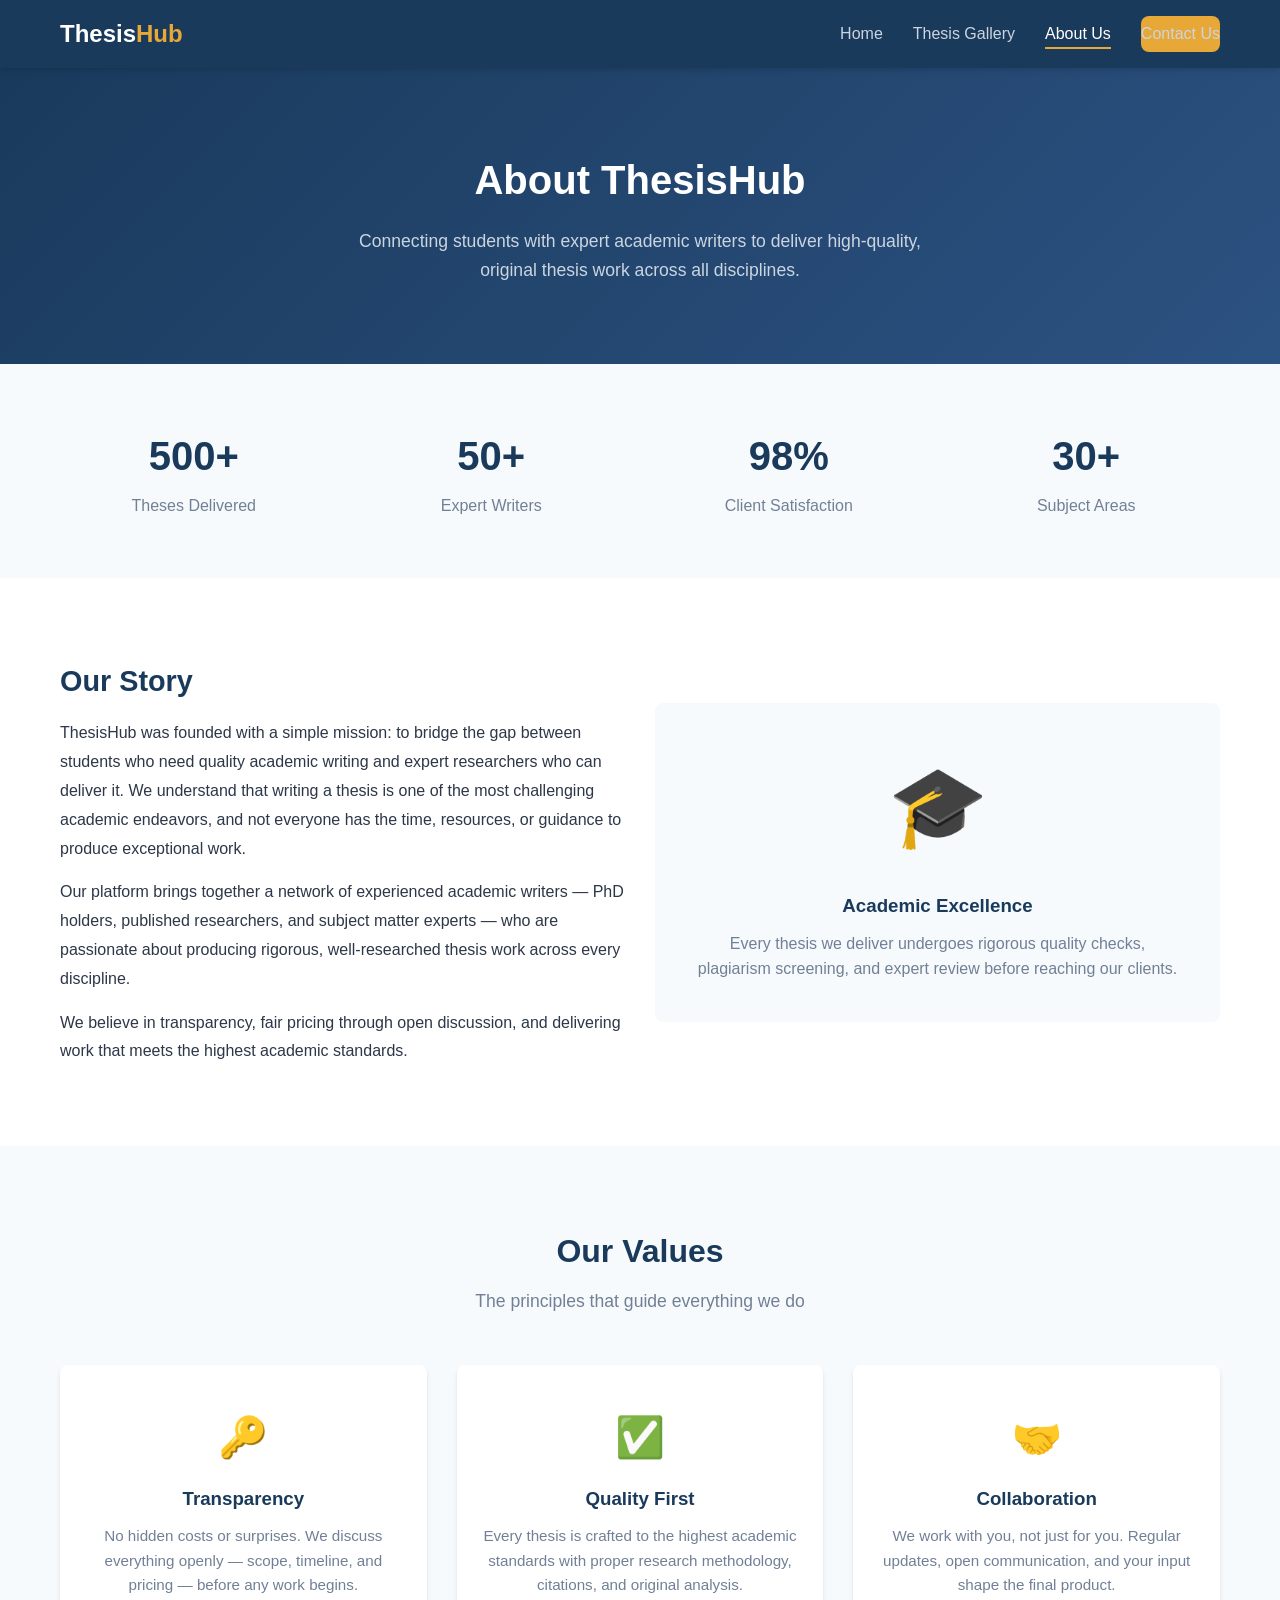
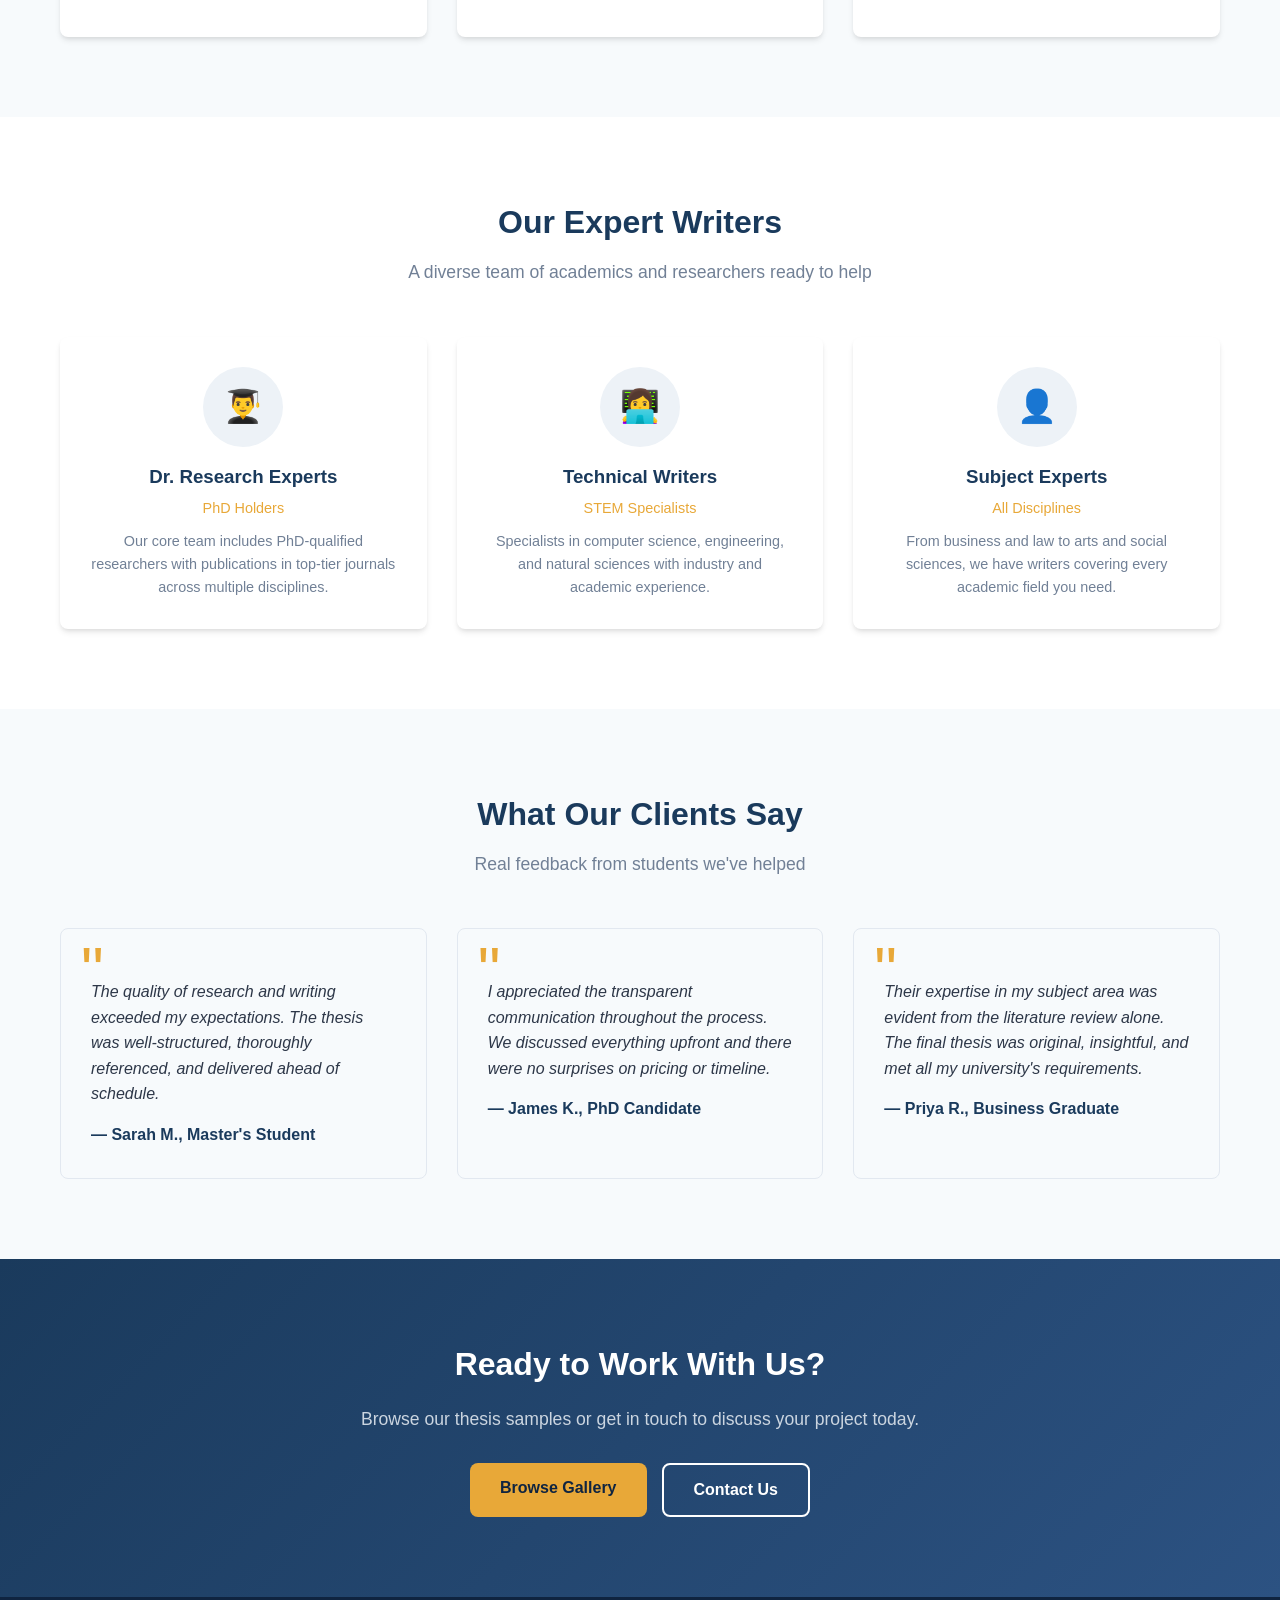
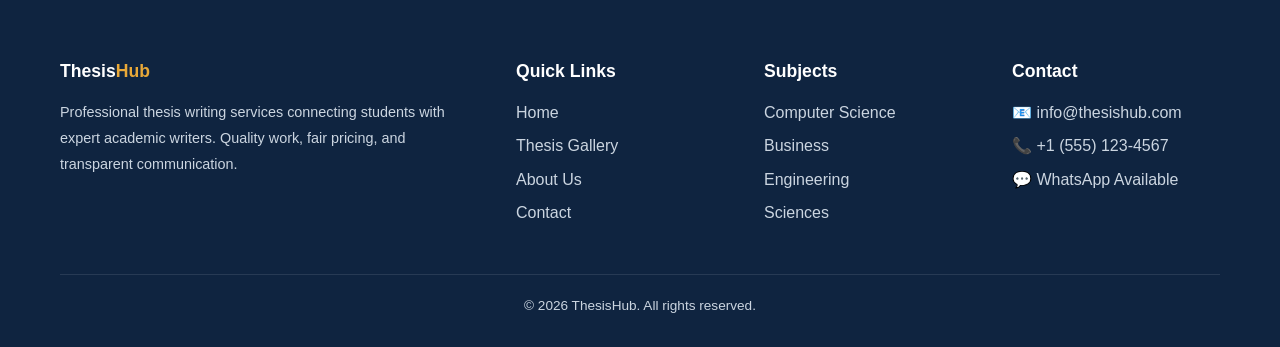
==== about.html @ da73f2ae "Initial commit: ThesisHub website" ====
<!DOCTYPE html>
<html lang="en">
<head>
  <meta charset="UTF-8">
  <meta name="viewport" content="width=device-width, initial-scale=1.0">
  <title>About Us - ThesisHub</title>
  <link rel="stylesheet" href="css/styles.css">
</head>
<body>
  <!-- Header -->
  <header class="header">
    <div class="container">
      <a href="index.html" class="logo">Thesis<span>Hub</span></a>
      <nav>
        <ul class="nav-links">
          <li><a href="index.html">Home</a></li>
          <li><a href="gallery.html">Thesis Gallery</a></li>
          <li><a href="about.html" class="active">About Us</a></li>
          <li><a href="contact.html" class="btn btn-primary">Contact Us</a></li>
        </ul>
      </nav>
      <div class="nav-toggle" aria-label="Toggle navigation" role="button" tabindex="0">
        <span></span>
        <span></span>
        <span></span>
      </div>
    </div>
  </header>

  <!-- About Hero -->
  <section class="about-hero">
    <div class="container">
      <h1>About ThesisHub</h1>
      <p>Connecting students with expert academic writers to deliver high-quality, original thesis work across all disciplines.</p>
    </div>
  </section>

  <!-- Stats -->
  <section style="background: var(--bg-light);">
    <div class="container">
      <div class="stats">
        <div class="stat-item">
          <h3>500+</h3>
          <p>Theses Delivered</p>
        </div>
        <div class="stat-item">
          <h3>50+</h3>
          <p>Expert Writers</p>
        </div>
        <div class="stat-item">
          <h3>98%</h3>
          <p>Client Satisfaction</p>
        </div>
        <div class="stat-item">
          <h3>30+</h3>
          <p>Subject Areas</p>
        </div>
      </div>
    </div>
  </section>

  <!-- Our Story -->
  <section class="section">
    <div class="container">
      <div class="grid-2" style="align-items: center;">
        <div>
          <h2 style="color: var(--primary); font-size: 1.8rem; margin-bottom: 15px;">Our Story</h2>
          <p style="color: var(--text); margin-bottom: 15px; line-height: 1.8;">ThesisHub was founded with a simple mission: to bridge the gap between students who need quality academic writing and expert researchers who can deliver it. We understand that writing a thesis is one of the most challenging academic endeavors, and not everyone has the time, resources, or guidance to produce exceptional work.</p>
          <p style="color: var(--text); margin-bottom: 15px; line-height: 1.8;">Our platform brings together a network of experienced academic writers — PhD holders, published researchers, and subject matter experts — who are passionate about producing rigorous, well-researched thesis work across every discipline.</p>
          <p style="color: var(--text); line-height: 1.8;">We believe in transparency, fair pricing through open discussion, and delivering work that meets the highest academic standards.</p>
        </div>
        <div style="background: var(--bg-light); border-radius: var(--radius); padding: 40px; text-align: center;">
          <div style="font-size: 5rem; margin-bottom: 20px;">&#127891;</div>
          <h3 style="color: var(--primary); margin-bottom: 10px;">Academic Excellence</h3>
          <p style="color: var(--text-light);">Every thesis we deliver undergoes rigorous quality checks, plagiarism screening, and expert review before reaching our clients.</p>
        </div>
      </div>
    </div>
  </section>

  <!-- Our Values -->
  <section class="section" style="background: var(--bg-light);">
    <div class="container">
      <h2 class="section-title">Our Values</h2>
      <p class="section-subtitle">The principles that guide everything we do</p>
      <div class="grid-3">
        <div class="card" style="text-align: center; padding: 40px 25px;">
          <div style="font-size: 2.5rem; margin-bottom: 15px;">&#128273;</div>
          <h3 style="color: var(--primary); margin-bottom: 10px;">Transparency</h3>
          <p style="color: var(--text-light); font-size: 0.95rem;">No hidden costs or surprises. We discuss everything openly — scope, timeline, and pricing — before any work begins.</p>
        </div>
        <div class="card" style="text-align: center; padding: 40px 25px;">
          <div style="font-size: 2.5rem; margin-bottom: 15px;">&#9989;</div>
          <h3 style="color: var(--primary); margin-bottom: 10px;">Quality First</h3>
          <p style="color: var(--text-light); font-size: 0.95rem;">Every thesis is crafted to the highest academic standards with proper research methodology, citations, and original analysis.</p>
        </div>
        <div class="card" style="text-align: center; padding: 40px 25px;">
          <div style="font-size: 2.5rem; margin-bottom: 15px;">&#129309;</div>
          <h3 style="color: var(--primary); margin-bottom: 10px;">Collaboration</h3>
          <p style="color: var(--text-light); font-size: 0.95rem;">We work with you, not just for you. Regular updates, open communication, and your input shape the final product.</p>
        </div>
      </div>
    </div>
  </section>

  <!-- Our Team -->
  <section class="section">
    <div class="container">
      <h2 class="section-title">Our Expert Writers</h2>
      <p class="section-subtitle">A diverse team of academics and researchers ready to help</p>
      <div class="grid-3">
        <div class="card" style="text-align: center; padding: 30px;">
          <div style="width: 80px; height: 80px; background: var(--bg-gray); border-radius: 50%; margin: 0 auto 15px; display: flex; align-items: center; justify-content: center; font-size: 2rem;">&#128104;&#8205;&#127891;</div>
          <h3 style="color: var(--primary); margin-bottom: 5px;">Dr. Research Experts</h3>
          <p style="color: var(--accent); font-size: 0.9rem; margin-bottom: 10px;">PhD Holders</p>
          <p style="color: var(--text-light); font-size: 0.9rem;">Our core team includes PhD-qualified researchers with publications in top-tier journals across multiple disciplines.</p>
        </div>
        <div class="card" style="text-align: center; padding: 30px;">
          <div style="width: 80px; height: 80px; background: var(--bg-gray); border-radius: 50%; margin: 0 auto 15px; display: flex; align-items: center; justify-content: center; font-size: 2rem;">&#128105;&#8205;&#128187;</div>
          <h3 style="color: var(--primary); margin-bottom: 5px;">Technical Writers</h3>
          <p style="color: var(--accent); font-size: 0.9rem; margin-bottom: 10px;">STEM Specialists</p>
          <p style="color: var(--text-light); font-size: 0.9rem;">Specialists in computer science, engineering, and natural sciences with industry and academic experience.</p>
        </div>
        <div class="card" style="text-align: center; padding: 30px;">
          <div style="width: 80px; height: 80px; background: var(--bg-gray); border-radius: 50%; margin: 0 auto 15px; display: flex; align-items: center; justify-content: center; font-size: 2rem;">&#128100;</div>
          <h3 style="color: var(--primary); margin-bottom: 5px;">Subject Experts</h3>
          <p style="color: var(--accent); font-size: 0.9rem; margin-bottom: 10px;">All Disciplines</p>
          <p style="color: var(--text-light); font-size: 0.9rem;">From business and law to arts and social sciences, we have writers covering every academic field you need.</p>
        </div>
      </div>
    </div>
  </section>

  <!-- Testimonials -->
  <section class="section" style="background: var(--bg-light);">
    <div class="container">
      <h2 class="section-title">What Our Clients Say</h2>
      <p class="section-subtitle">Real feedback from students we've helped</p>
      <div class="grid-3">
        <div class="testimonial">
          <p>The quality of research and writing exceeded my expectations. The thesis was well-structured, thoroughly referenced, and delivered ahead of schedule.</p>
          <div class="testimonial-author">— Sarah M., Master's Student</div>
        </div>
        <div class="testimonial">
          <p>I appreciated the transparent communication throughout the process. We discussed everything upfront and there were no surprises on pricing or timeline.</p>
          <div class="testimonial-author">— James K., PhD Candidate</div>
        </div>
        <div class="testimonial">
          <p>Their expertise in my subject area was evident from the literature review alone. The final thesis was original, insightful, and met all my university's requirements.</p>
          <div class="testimonial-author">— Priya R., Business Graduate</div>
        </div>
      </div>
    </div>
  </section>

  <!-- CTA -->
  <section style="background: linear-gradient(135deg, var(--primary) 0%, var(--primary-light) 100%); padding: 80px 0; text-align: center; color: #fff;">
    <div class="container">
      <h2 style="font-size: 2rem; margin-bottom: 15px;">Ready to Work With Us?</h2>
      <p style="color: #cbd5e0; margin-bottom: 30px; font-size: 1.1rem;">Browse our thesis samples or get in touch to discuss your project today.</p>
      <div class="hero-buttons">
        <a href="gallery.html" class="btn btn-primary">Browse Gallery</a>
        <a href="contact.html" class="btn btn-outline" style="border-color: #fff; color: #fff;">Contact Us</a>
      </div>
    </div>
  </section>

  <!-- Footer -->
  <footer class="footer">
    <div class="container">
      <div class="footer-grid">
        <div class="footer-col">
          <h4>Thesis<span style="color: var(--accent);">Hub</span></h4>
          <p>Professional thesis writing services connecting students with expert academic writers. Quality work, fair pricing, and transparent communication.</p>
        </div>
        <div class="footer-col">
          <h4>Quick Links</h4>
          <ul>
            <li><a href="index.html">Home</a></li>
            <li><a href="gallery.html">Thesis Gallery</a></li>
            <li><a href="about.html">About Us</a></li>
            <li><a href="contact.html">Contact</a></li>
          </ul>
        </div>
        <div class="footer-col">
          <h4>Subjects</h4>
          <ul>
            <li><a href="gallery.html">Computer Science</a></li>
            <li><a href="gallery.html">Business</a></li>
            <li><a href="gallery.html">Engineering</a></li>
            <li><a href="gallery.html">Sciences</a></li>
          </ul>
        </div>
        <div class="footer-col">
          <h4>Contact</h4>
          <ul>
            <li>&#128231; info@thesishub.com</li>
            <li>&#128222; +1 (555) 123-4567</li>
            <li>&#128172; WhatsApp Available</li>
          </ul>
        </div>
      </div>
      <div class="footer-bottom">
        <p>&copy; 2026 ThesisHub. All rights reserved.</p>
      </div>
    </div>
  </footer>

  <script src="js/main.js"></script>
</body>
</html>
---- css/styles.css ----
/* ===== CSS Variables & Reset ===== */
:root {
  --primary: #1a3a5c;
  --primary-light: #2c5282;
  --primary-dark: #0f2440;
  --accent: #e8a838;
  --accent-hover: #d4922a;
  --text: #2d3748;
  --text-light: #718096;
  --bg: #ffffff;
  --bg-light: #f7fafc;
  --bg-gray: #edf2f7;
  --border: #e2e8f0;
  --success: #38a169;
  --shadow: 0 4px 6px -1px rgba(0, 0, 0, 0.1), 0 2px 4px -1px rgba(0, 0, 0, 0.06);
  --shadow-lg: 0 10px 15px -3px rgba(0, 0, 0, 0.1), 0 4px 6px -2px rgba(0, 0, 0, 0.05);
  --radius: 8px;
  --max-width: 1200px;
  --transition: all 0.3s ease;
}

* {
  margin: 0;
  padding: 0;
  box-sizing: border-box;
}

html {
  scroll-behavior: smooth;
}

body {
  font-family: 'Segoe UI', Tahoma, Geneva, Verdana, sans-serif;
  color: var(--text);
  background: var(--bg);
  line-height: 1.6;
}

a {
  text-decoration: none;
  color: inherit;
  transition: var(--transition);
}

ul {
  list-style: none;
}

img {
  max-width: 100%;
  height: auto;
  display: block;
}

/* ===== Utility Classes ===== */
.container {
  width: 100%;
  max-width: var(--max-width);
  margin: 0 auto;
  padding: 0 20px;
}

.section {
  padding: 80px 0;
}

.section-title {
  font-size: 2rem;
  color: var(--primary);
  margin-bottom: 10px;
  text-align: center;
}

.section-subtitle {
  color: var(--text-light);
  text-align: center;
  margin-bottom: 50px;
  font-size: 1.1rem;
}

.btn {
  display: inline-block;
  padding: 12px 30px;
  border-radius: var(--radius);
  font-size: 1rem;
  font-weight: 600;
  cursor: pointer;
  border: none;
  transition: var(--transition);
  text-align: center;
}

.btn-primary {
  background: var(--accent);
  color: var(--primary-dark);
}

.btn-primary:hover {
  background: var(--accent-hover);
  transform: translateY(-2px);
  box-shadow: var(--shadow);
}

.btn-secondary {
  background: var(--primary);
  color: #fff;
}

.btn-secondary:hover {
  background: var(--primary-light);
  transform: translateY(-2px);
  box-shadow: var(--shadow);
}

.btn-outline {
  background: transparent;
  border: 2px solid var(--primary);
  color: var(--primary);
}

.btn-outline:hover {
  background: var(--primary);
  color: #fff;
}

/* ===== Header & Navigation ===== */
.header {
  background: var(--primary);
  padding: 15px 0;
  position: sticky;
  top: 0;
  z-index: 1000;
  box-shadow: var(--shadow);
}

.header .container {
  display: flex;
  align-items: center;
  justify-content: space-between;
}

.logo {
  font-size: 1.5rem;
  font-weight: 700;
  color: #fff;
}

.logo span {
  color: var(--accent);
}

.nav-links {
  display: flex;
  gap: 30px;
  align-items: center;
}

.nav-links a {
  color: #cbd5e0;
  font-weight: 500;
  padding: 5px 0;
  position: relative;
}

.nav-links a:hover,
.nav-links a.active {
  color: #fff;
}

.nav-links a::after {
  content: '';
  position: absolute;
  bottom: -2px;
  left: 0;
  width: 0;
  height: 2px;
  background: var(--accent);
  transition: var(--transition);
}

.nav-links a:hover::after,
.nav-links a.active::after {
  width: 100%;
}

.nav-toggle {
  display: none;
  flex-direction: column;
  gap: 5px;
  cursor: pointer;
  padding: 5px;
}

.nav-toggle span {
  width: 25px;
  height: 3px;
  background: #fff;
  border-radius: 2px;
  transition: var(--transition);
}

/* ===== Hero Section ===== */
.hero {
  background: linear-gradient(135deg, var(--primary) 0%, var(--primary-light) 100%);
  padding: 100px 0;
  color: #fff;
  text-align: center;
}

.hero h1 {
  font-size: 3rem;
  margin-bottom: 20px;
  line-height: 1.2;
}

.hero h1 span {
  color: var(--accent);
}

.hero p {
  font-size: 1.2rem;
  color: #cbd5e0;
  max-width: 600px;
  margin: 0 auto 40px;
}

.hero-buttons {
  display: flex;
  gap: 15px;
  justify-content: center;
  flex-wrap: wrap;
}

/* ===== Cards ===== */
.card {
  background: var(--bg);
  border-radius: var(--radius);
  box-shadow: var(--shadow);
  overflow: hidden;
  transition: var(--transition);
}

.card:hover {
  transform: translateY(-5px);
  box-shadow: var(--shadow-lg);
}

.card-image {
  width: 100%;
  height: 200px;
  background: var(--bg-gray);
  display: flex;
  align-items: center;
  justify-content: center;
  font-size: 3rem;
}

.card-body {
  padding: 20px;
}

.card-body h3 {
  font-size: 1.2rem;
  margin-bottom: 8px;
  color: var(--primary);
}

.card-body p {
  color: var(--text-light);
  font-size: 0.95rem;
  margin-bottom: 15px;
}

.card-tags {
  display: flex;
  gap: 8px;
  flex-wrap: wrap;
  margin-bottom: 15px;
}

.tag {
  background: var(--bg-gray);
  color: var(--primary);
  padding: 4px 12px;
  border-radius: 20px;
  font-size: 0.8rem;
  font-weight: 500;
}

/* ===== Grid Layouts ===== */
.grid-3 {
  display: grid;
  grid-template-columns: repeat(3, 1fr);
  gap: 30px;
}

.grid-2 {
  display: grid;
  grid-template-columns: repeat(2, 1fr);
  gap: 30px;
}

/* ===== How It Works ===== */
.steps {
  display: grid;
  grid-template-columns: repeat(4, 1fr);
  gap: 30px;
  text-align: center;
}

.step {
  padding: 30px 20px;
}

.step-number {
  width: 60px;
  height: 60px;
  background: var(--accent);
  color: var(--primary-dark);
  border-radius: 50%;
  display: flex;
  align-items: center;
  justify-content: center;
  font-size: 1.5rem;
  font-weight: 700;
  margin: 0 auto 20px;
}

.step h3 {
  margin-bottom: 10px;
  color: var(--primary);
}

.step p {
  color: var(--text-light);
  font-size: 0.9rem;
}

/* ===== Footer ===== */
.footer {
  background: var(--primary-dark);
  color: #cbd5e0;
  padding: 60px 0 30px;
}

.footer-grid {
  display: grid;
  grid-template-columns: 2fr 1fr 1fr 1fr;
  gap: 40px;
  margin-bottom: 40px;
}

.footer-col h4 {
  color: #fff;
  margin-bottom: 15px;
  font-size: 1.1rem;
}

.footer-col p {
  font-size: 0.9rem;
  line-height: 1.8;
}

.footer-col ul li {
  margin-bottom: 8px;
}

.footer-col ul li a:hover {
  color: var(--accent);
}

.footer-bottom {
  border-top: 1px solid rgba(255, 255, 255, 0.1);
  padding-top: 20px;
  text-align: center;
  font-size: 0.85rem;
}

/* ===== Contact Form ===== */
.contact-form {
  background: var(--bg);
  padding: 40px;
  border-radius: var(--radius);
  box-shadow: var(--shadow);
}

.form-group {
  margin-bottom: 20px;
}

.form-group label {
  display: block;
  margin-bottom: 6px;
  font-weight: 500;
  color: var(--text);
}

.form-group input,
.form-group select,
.form-group textarea {
  width: 100%;
  padding: 12px 16px;
  border: 2px solid var(--border);
  border-radius: var(--radius);
  font-size: 1rem;
  font-family: inherit;
  transition: var(--transition);
  background: var(--bg);
}

.form-group input:focus,
.form-group select:focus,
.form-group textarea:focus {
  outline: none;
  border-color: var(--primary-light);
  box-shadow: 0 0 0 3px rgba(44, 82, 130, 0.1);
}

.form-group textarea {
  min-height: 120px;
  resize: vertical;
}

/* ===== Contact Info ===== */
.contact-info {
  display: flex;
  flex-direction: column;
  gap: 25px;
}

.contact-item {
  display: flex;
  gap: 15px;
  align-items: flex-start;
}

.contact-icon {
  width: 50px;
  height: 50px;
  background: var(--bg-gray);
  border-radius: 50%;
  display: flex;
  align-items: center;
  justify-content: center;
  font-size: 1.3rem;
  flex-shrink: 0;
}

.contact-item h4 {
  margin-bottom: 4px;
  color: var(--primary);
}

.contact-item p {
  color: var(--text-light);
  font-size: 0.9rem;
}

/* ===== Filter Bar ===== */
.filter-bar {
  display: flex;
  gap: 10px;
  flex-wrap: wrap;
  margin-bottom: 40px;
  justify-content: center;
}

.filter-btn {
  padding: 8px 20px;
  border: 2px solid var(--border);
  border-radius: 25px;
  background: var(--bg);
  cursor: pointer;
  font-weight: 500;
  transition: var(--transition);
}

.filter-btn:hover,
.filter-btn.active {
  background: var(--primary);
  color: #fff;
  border-color: var(--primary);
}

/* ===== Thesis Detail Page ===== */
.thesis-detail {
  padding: 60px 0;
}

.thesis-header {
  margin-bottom: 40px;
}

.thesis-header h1 {
  font-size: 2.2rem;
  color: var(--primary);
  margin-bottom: 15px;
}

.thesis-meta {
  display: flex;
  gap: 20px;
  flex-wrap: wrap;
  color: var(--text-light);
  font-size: 0.95rem;
}

.thesis-meta span {
  display: flex;
  align-items: center;
  gap: 5px;
}

.thesis-content {
  display: grid;
  grid-template-columns: 2fr 1fr;
  gap: 40px;
}

.thesis-body h2 {
  font-size: 1.4rem;
  color: var(--primary);
  margin: 30px 0 15px;
}

.thesis-body h2:first-child {
  margin-top: 0;
}

.thesis-body p {
  color: var(--text);
  margin-bottom: 15px;
  line-height: 1.8;
}

.thesis-sidebar {
  position: sticky;
  top: 100px;
}

.sidebar-card {
  background: var(--bg-light);
  border: 1px solid var(--border);
  border-radius: var(--radius);
  padding: 25px;
  margin-bottom: 20px;
}

.sidebar-card h3 {
  color: var(--primary);
  margin-bottom: 15px;
  font-size: 1.1rem;
}

.sidebar-card ul li {
  padding: 8px 0;
  border-bottom: 1px solid var(--border);
  font-size: 0.9rem;
  color: var(--text-light);
}

.sidebar-card ul li:last-child {
  border-bottom: none;
}

.sidebar-card ul li strong {
  color: var(--text);
}

/* ===== About Page ===== */
.about-hero {
  background: linear-gradient(135deg, var(--primary) 0%, var(--primary-light) 100%);
  padding: 80px 0;
  color: #fff;
  text-align: center;
}

.about-hero h1 {
  font-size: 2.5rem;
  margin-bottom: 15px;
}

.about-hero p {
  font-size: 1.1rem;
  color: #cbd5e0;
  max-width: 600px;
  margin: 0 auto;
}

.stats {
  display: grid;
  grid-template-columns: repeat(4, 1fr);
  gap: 30px;
  text-align: center;
  padding: 60px 0;
}

.stat-item h3 {
  font-size: 2.5rem;
  color: var(--primary);
  margin-bottom: 5px;
}

.stat-item p {
  color: var(--text-light);
}

/* ===== Testimonials ===== */
.testimonial {
  background: var(--bg-light);
  border: 1px solid var(--border);
  border-radius: var(--radius);
  padding: 30px;
  position: relative;
}

.testimonial::before {
  content: '"';
  font-size: 4rem;
  color: var(--accent);
  position: absolute;
  top: 10px;
  left: 20px;
  line-height: 1;
}

.testimonial p {
  margin-top: 20px;
  font-style: italic;
  color: var(--text);
  margin-bottom: 15px;
}

.testimonial-author {
  font-weight: 600;
  color: var(--primary);
}

/* ===== Success Message ===== */
.success-message {
  display: none;
  background: #f0fff4;
  border: 1px solid #c6f6d5;
  color: var(--success);
  padding: 15px 20px;
  border-radius: var(--radius);
  margin-top: 15px;
  font-weight: 500;
}

.success-message.show {
  display: block;
}

/* ===== Responsive ===== */
@media (max-width: 1024px) {
  .grid-3 {
    grid-template-columns: repeat(2, 1fr);
  }

  .steps {
    grid-template-columns: repeat(2, 1fr);
  }

  .footer-grid {
    grid-template-columns: repeat(2, 1fr);
  }

  .stats {
    grid-template-columns: repeat(2, 1fr);
  }
}

@media (max-width: 768px) {
  .nav-links {
    display: none;
    position: absolute;
    top: 100%;
    left: 0;
    right: 0;
    background: var(--primary);
    flex-direction: column;
    padding: 20px;
    gap: 15px;
    box-shadow: var(--shadow-lg);
  }

  .nav-links.active {
    display: flex;
  }

  .nav-toggle {
    display: flex;
  }

  .hero h1 {
    font-size: 2rem;
  }

  .hero p {
    font-size: 1rem;
  }

  .grid-3,
  .grid-2 {
    grid-template-columns: 1fr;
  }

  .steps {
    grid-template-columns: 1fr;
  }

  .thesis-content {
    grid-template-columns: 1fr;
  }

  .thesis-sidebar {
    position: static;
  }

  .footer-grid {
    grid-template-columns: 1fr;
  }

  .stats {
    grid-template-columns: 1fr;
  }

  .section {
    padding: 50px 0;
  }

  .contact-form {
    padding: 25px;
  }

  .section-title {
    font-size: 1.6rem;
  }
}
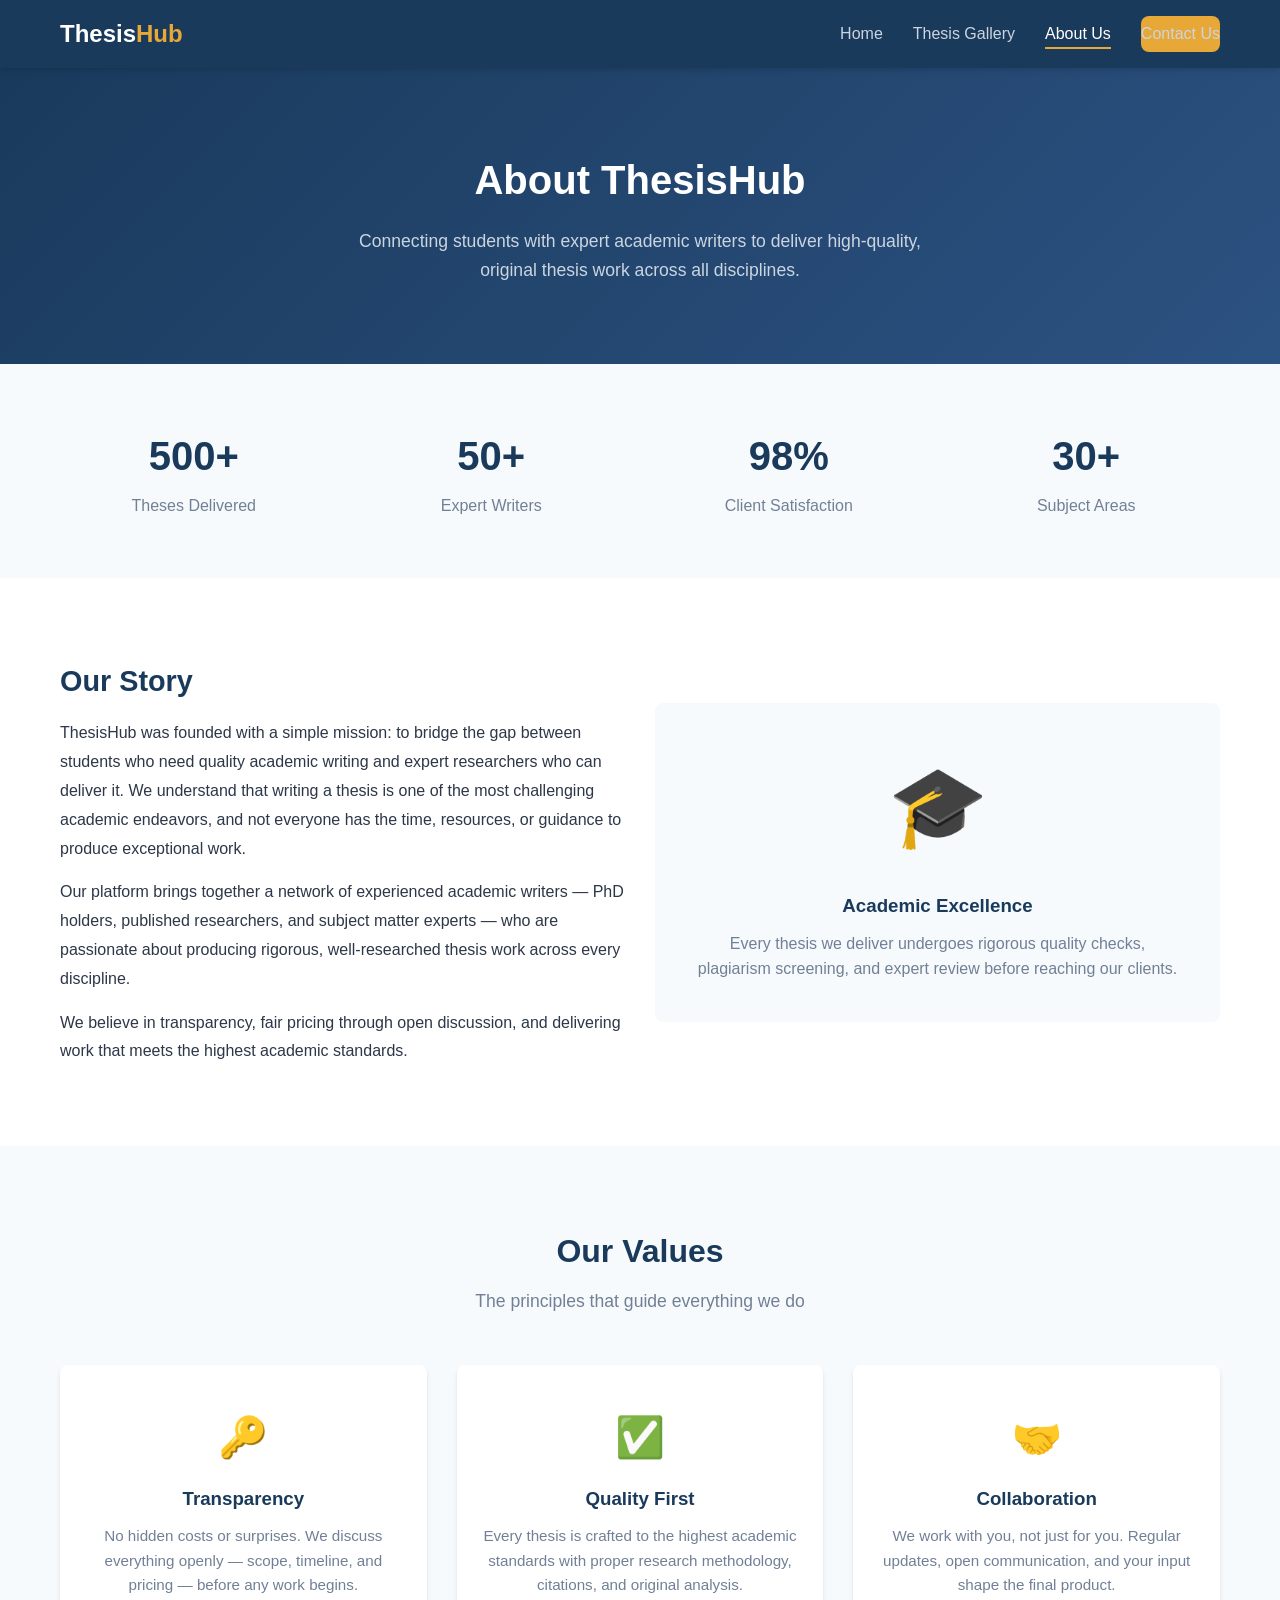
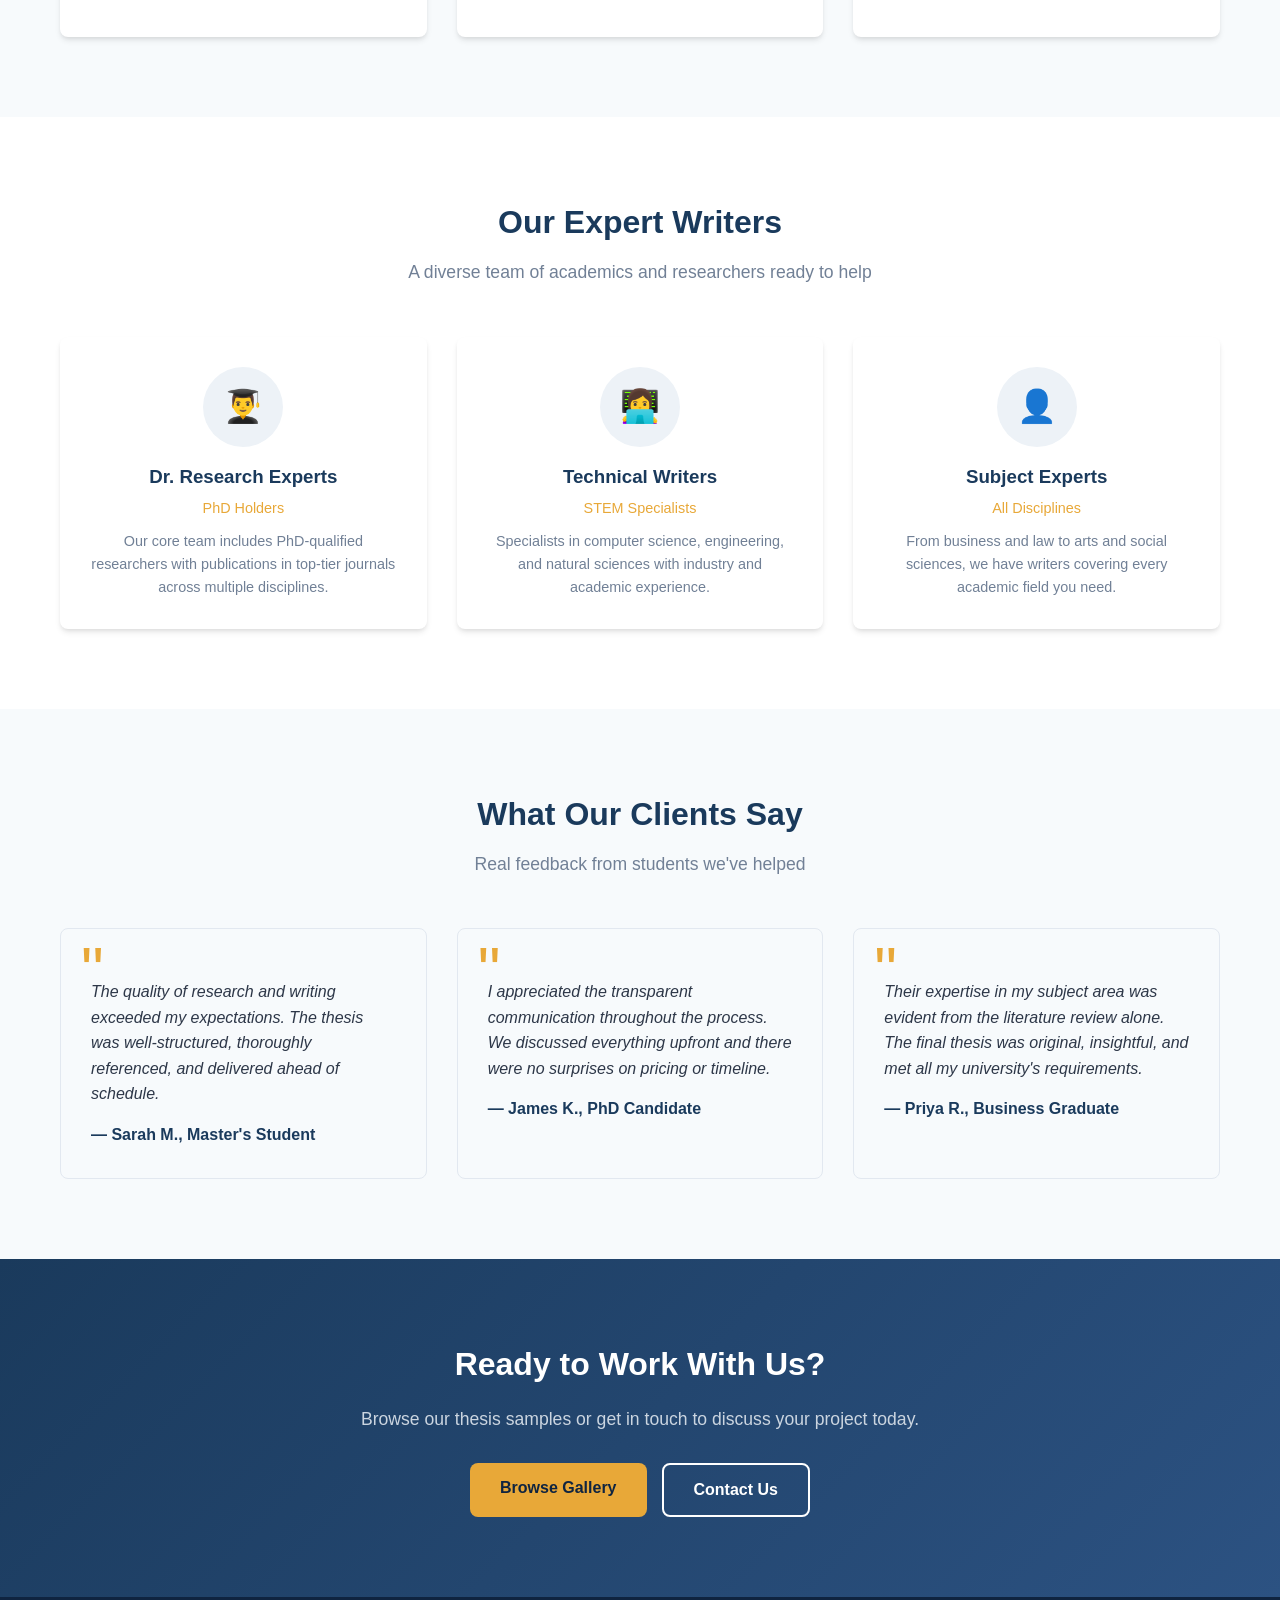
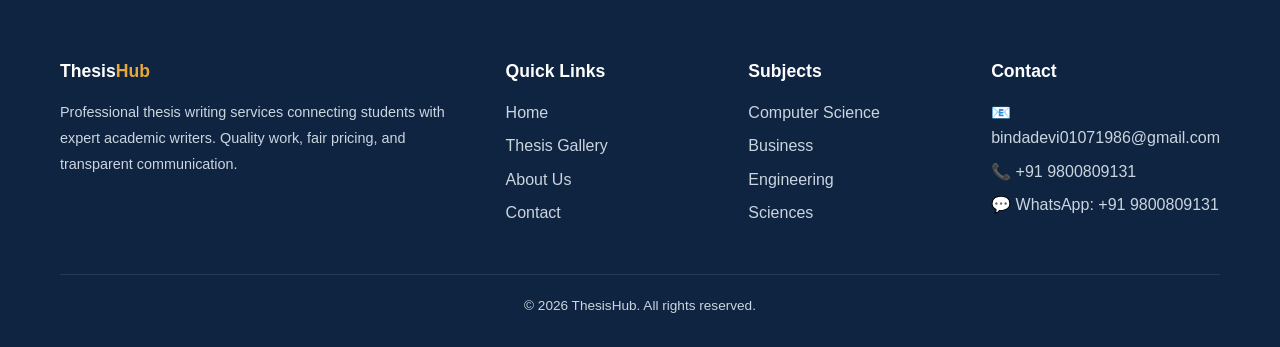
==== commit 3f2714bb: "Update contact details" ====
--- a/about.html
+++ b/about.html
@@ -194,9 +194,9 @@
         <div class="footer-col">
           <h4>Contact</h4>
           <ul>
-            <li>&#128231; info@thesishub.com</li>
-            <li>&#128222; +1 (555) 123-4567</li>
-            <li>&#128172; WhatsApp Available</li>
+            <li>&#128231; bindadevi01071986@gmail.com</li>
+            <li>&#128222; +91 9800809131</li>
+            <li>&#128172; WhatsApp: +91 9800809131</li>
           </ul>
         </div>
       </div>
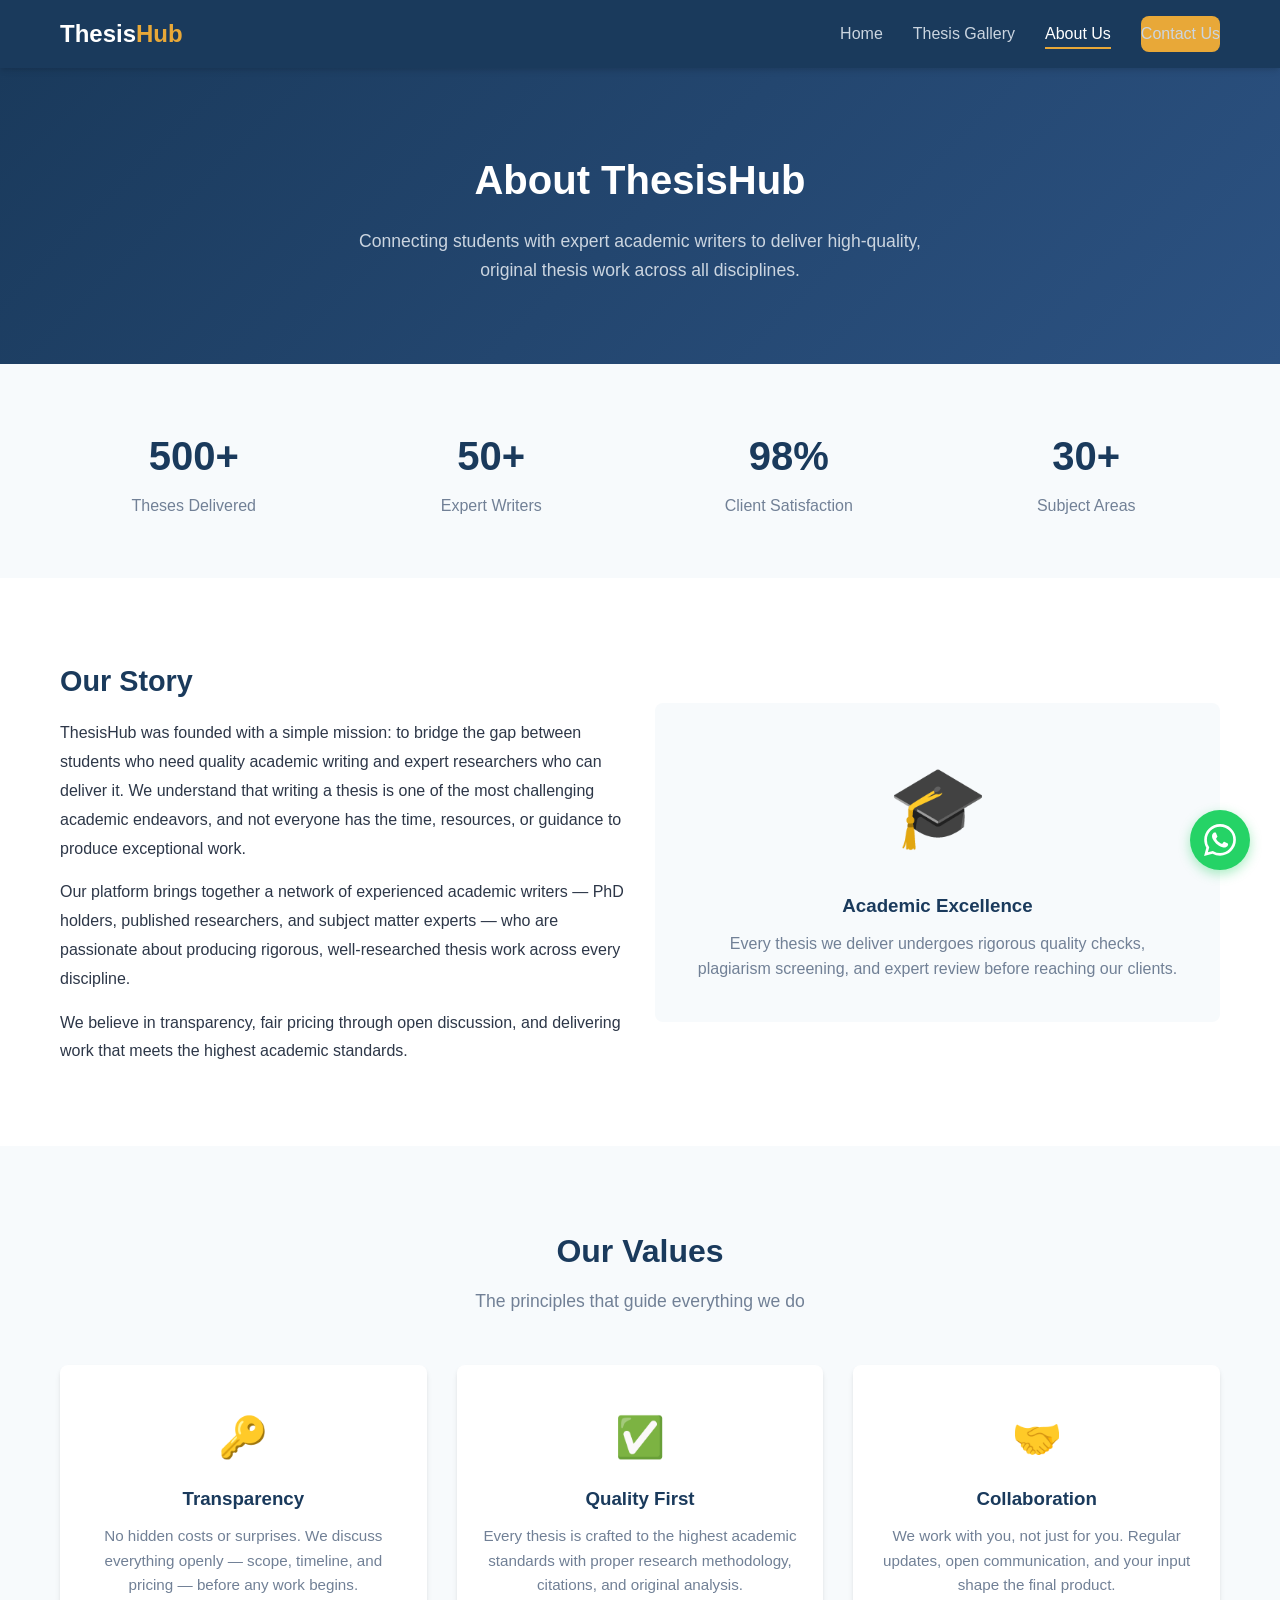
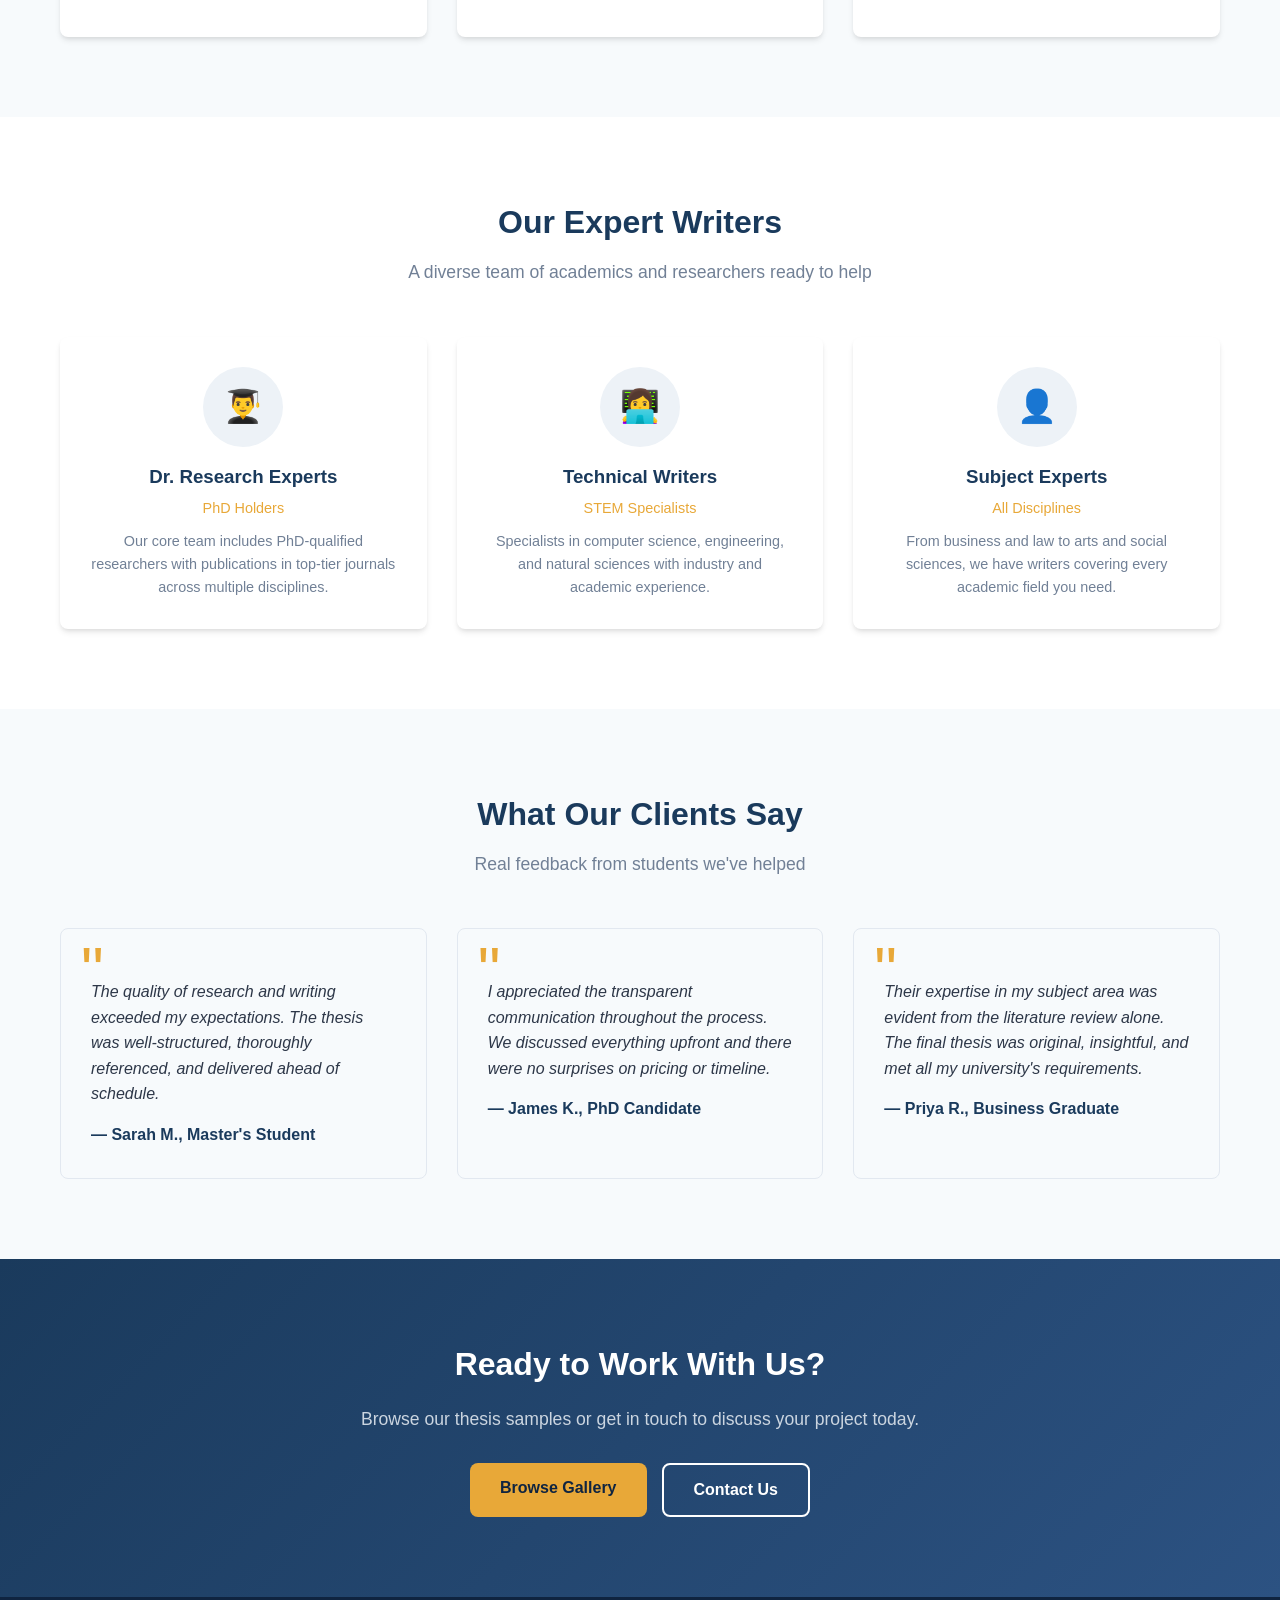
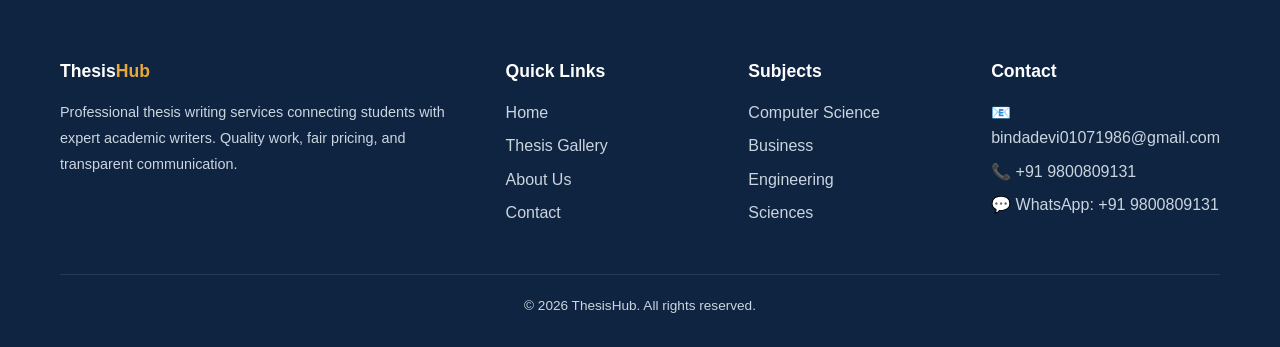
==== commit e1e44ef3: "Add Web3Forms contact form integration and WhatsApp float button" ====
--- a/about.html
+++ b/about.html
@@ -206,6 +206,11 @@
     </div>
   </footer>
 
+  <!-- WhatsApp Float Button -->
+  <a href="https://wa.me/919800809131?text=Hi%2C%20I%27m%20interested%20in%20your%20thesis%20writing%20services." class="whatsapp-float" target="_blank" rel="noopener" aria-label="Chat on WhatsApp">
+    <svg viewBox="0 0 24 24" xmlns="http://www.w3.org/2000/svg"><path d="M17.472 14.382c-.297-.149-1.758-.867-2.03-.967-.273-.099-.471-.148-.67.15-.197.297-.767.966-.94 1.164-.173.199-.347.223-.644.075-.297-.15-1.255-.463-2.39-1.475-.883-.788-1.48-1.761-1.653-2.059-.173-.297-.018-.458.13-.606.134-.133.298-.347.446-.52.149-.174.198-.298.298-.497.099-.198.05-.371-.025-.52-.075-.149-.669-1.612-.916-2.207-.242-.579-.487-.5-.669-.51-.173-.008-.371-.01-.57-.01-.198 0-.52.074-.792.372-.272.297-1.04 1.016-1.04 2.479 0 1.462 1.065 2.875 1.213 3.074.149.198 2.096 3.2 5.077 4.487.709.306 1.262.489 1.694.625.712.227 1.36.195 1.871.118.571-.085 1.758-.719 2.006-1.413.248-.694.248-1.289.173-1.413-.074-.124-.272-.198-.57-.347m-5.421 7.403h-.004a9.87 9.87 0 01-5.031-1.378l-.361-.214-3.741.982.998-3.648-.235-.374a9.86 9.86 0 01-1.51-5.26c.001-5.45 4.436-9.884 9.888-9.884 2.64 0 5.122 1.03 6.988 2.898a9.825 9.825 0 012.893 6.994c-.003 5.45-4.437 9.884-9.885 9.884m8.413-18.297A11.815 11.815 0 0012.05 0C5.495 0 .16 5.335.157 11.892c0 2.096.547 4.142 1.588 5.945L.057 24l6.305-1.654a11.882 11.882 0 005.683 1.448h.005c6.554 0 11.89-5.335 11.893-11.893a11.821 11.821 0 00-3.48-8.413z"/></svg>
+  </a>
+
   <script src="js/main.js"></script>
 </body>
 </html>
--- a/css/styles.css
+++ b/css/styles.css
@@ -652,6 +652,34 @@
   display: block;
 }
 
+/* ===== WhatsApp Float Button ===== */
+.whatsapp-float {
+  position: fixed;
+  bottom: 30px;
+  right: 30px;
+  width: 60px;
+  height: 60px;
+  background: #25d366;
+  border-radius: 50%;
+  display: flex;
+  align-items: center;
+  justify-content: center;
+  box-shadow: 0 4px 12px rgba(37, 211, 102, 0.4);
+  z-index: 9999;
+  transition: var(--transition);
+}
+
+.whatsapp-float:hover {
+  transform: scale(1.1);
+  box-shadow: 0 6px 16px rgba(37, 211, 102, 0.5);
+}
+
+.whatsapp-float svg {
+  width: 32px;
+  height: 32px;
+  fill: #fff;
+}
+
 /* ===== Responsive ===== */
 @media (max-width: 1024px) {
   .grid-3 {
